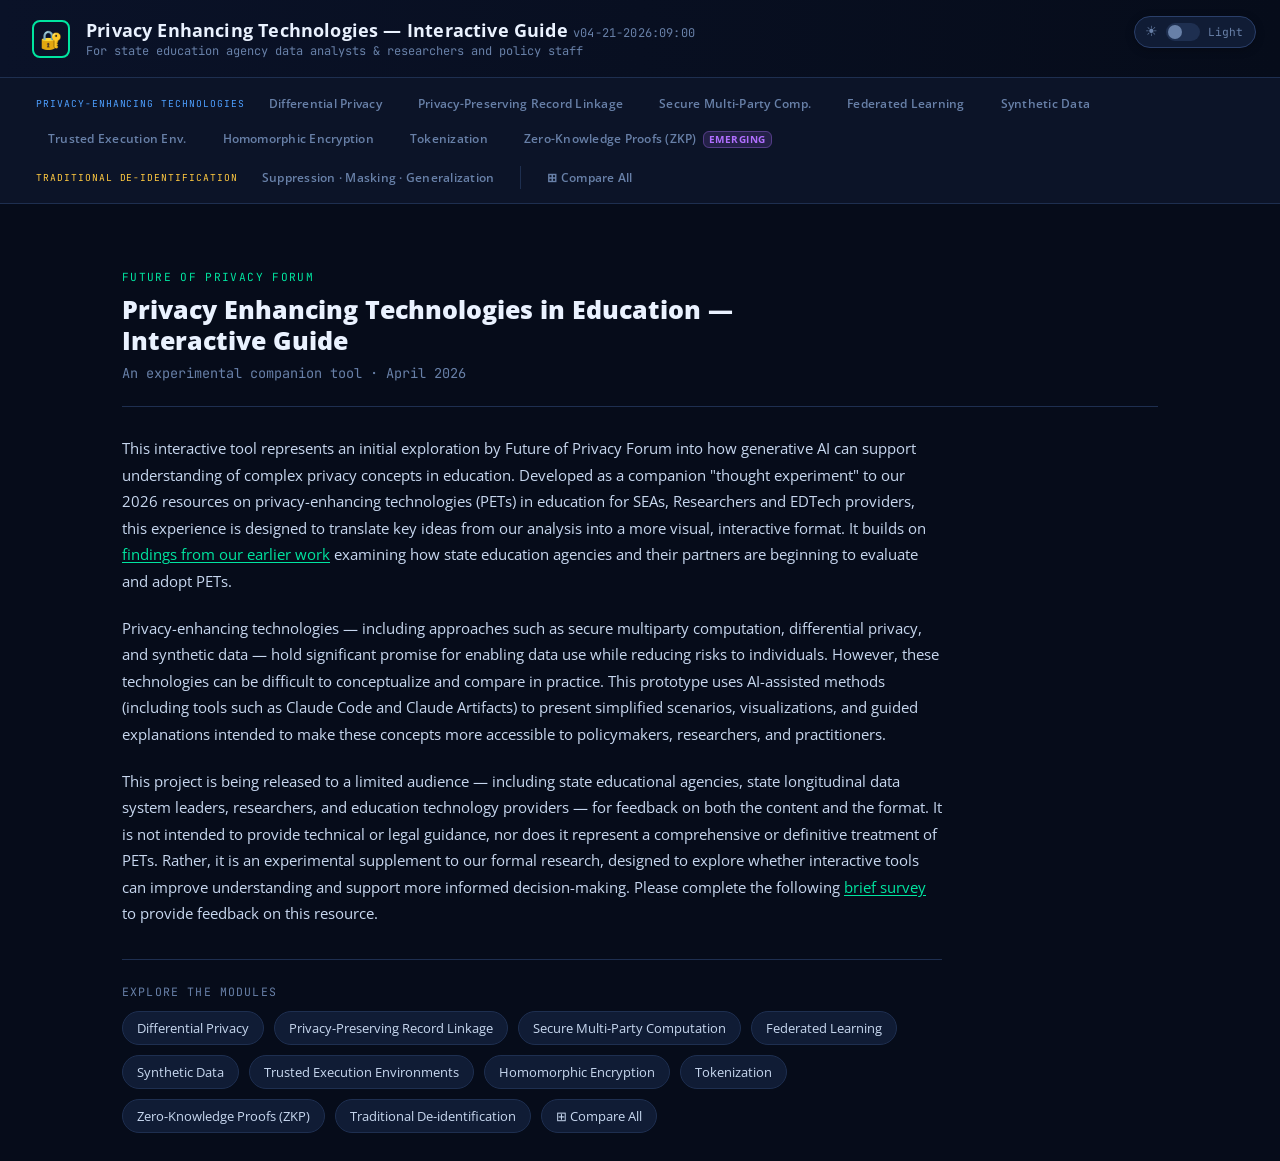
==== pets/index.html @ 9daf373f "Set root redirect" ====
<!DOCTYPE html>
<html lang="en">
<head>
  <meta charset="UTF-8">
  <meta name="viewport" content="width=device-width, initial-scale=1.0">
  <meta http-equiv="Cache-Control" content="no-cache, no-store, must-revalidate">
  <meta http-equiv="Pragma" content="no-cache">
  <meta http-equiv="Expires" content="0">
  <title>Privacy Enhancing Technologies — Interactive Guide</title>

  <!--
    ┌─────────────────────────────────────────────────────────────────────┐
    │  FILE LOADING ORDER — do not reorder these tags                     │
    │                                                                     │
    │  1. Google Fonts (display + mono typefaces)                         │
    │  2. styles.css  — all layout and visual styles                      │
    │  3. d3 v7       — charting library used by DP, FL modules           │
    │  4. content.js  — TIPS and CONTENT globals (must precede app.js)   │
    │  5. app.js      — simulation logic (reads TIPS/CONTENT at runtime)  │
    └─────────────────────────────────────────────────────────────────────┘
  -->

  <!-- 1. Fonts -->
  <link rel="preconnect" href="https://fonts.googleapis.com">
  <link rel="preconnect" href="https://fonts.gstatic.com" crossorigin>
  <link href="https://fonts.googleapis.com/css2?family=Open+Sans:wght@400;600;700;800&family=JetBrains+Mono:wght@300;400;500;600&display=swap" rel="stylesheet">

  <!-- 2. Styles -->
  <link rel="stylesheet" href="styles.css?v=04-21-2026:09:00">
</head>
<body>

  <!-- ── Floating tooltip panel ──────────────────────────────────────────────
       Positioned by app.js showTooltip(). Hidden by default via CSS opacity:0.
       The ✕ close button appears only when the tooltip is pinned (click-locked).
  ──────────────────────────────────────────────────────────────────────────── -->
  <div id="tt" role="tooltip" aria-live="polite">
    <div id="tt-term"></div>
    <div id="tt-body"></div>
    <button id="tt-close" onclick="hideTooltip(true)">✕</button>
  </div>

  <!-- ── App shell ───────────────────────────────────────────────────────────
       .app is a flex column filling the full viewport height.
       header → nav → main (flex:1) stacks top-to-bottom.
  ──────────────────────────────────────────────────────────────────────────── -->
  <div class="app">

    <!-- Site header — logo + title are a single home button (click → about page) -->
    <header>
      <button class="header-home" onclick="showModule('about')" title="Return to About" aria-label="Go to About page">
        <div class="logo-mark">🔐</div>
        <div>
          <h1>Privacy Enhancing Technologies — Interactive Guide
            <span style="font-weight:400;font-size:0.75rem;color:var(--text-dim);font-family:var(--font-mono)">
              v04-21-2026:09:00
            </span>
          </h1>
          <p>For state education agency data analysts &amp; researchers and policy staff</p>
        </div>
      </button>
    </header>

    <!-- Module navigation bar
         Button order here must match the `idx` array in showModule() in app.js.
         To add a new module: add a button here AND register it in the modules
         object at the bottom of app.js.
    -->
    <nav id="main-nav">
      <span class="nav-group-label" style="color:var(--blue)">Privacy-Enhancing Technologies</span>

      <button class="nav-btn active" onclick="showModule('dp')">Differential Privacy</button>
      <button class="nav-btn" onclick="showModule('pprl')">Privacy-Preserving Record Linkage</button>
      <button class="nav-btn" onclick="showModule('mpc')">Secure Multi-Party Comp.</button>
      <button class="nav-btn" onclick="showModule('fl')">Federated Learning</button>
      <button class="nav-btn" onclick="showModule('synth')">Synthetic Data</button>
      <button class="nav-btn" onclick="showModule('tee')">Trusted Execution Env.</button>
      <button class="nav-btn" onclick="showModule('he')">Homomorphic Encryption</button>
      <button class="nav-btn" onclick="showModule('tok')">Tokenization</button>
      <button class="nav-btn" onclick="showModule('zkp')">Zero-Knowledge Proofs (ZKP) <span style="font-size:0.6rem;font-weight:700;letter-spacing:0.05em;padding:1px 5px;border-radius:6px;background:rgba(176,111,255,0.15);color:var(--purple);border:1px solid rgba(176,111,255,0.35);vertical-align:middle;margin-left:3px">EMERGING</span></button>

      <span style="flex-basis:100%;height:0"></span>
      <span class="nav-group-label" style="color:var(--amber)">Traditional De-identification</span>
      <button class="nav-btn trad-btn" onclick="showModule('trad')">Suppression · Masking · Generalization</button>

      <span class="nav-divider"></span>
      <button class="nav-btn compare-btn" onclick="showModule('compare')">⊞ Compare All</button>
    </nav>

    <!-- Main content area — render functions inject HTML here via innerHTML -->
    <main>
      <div id="module-content"></div>
    </main>

  </div><!-- /.app -->

  <!-- ── Theme toggle — fixed top-right ─────────────────────────────────────────
       Clicking toggles class "light-mode" on <body>. State is persisted to
       localStorage so the preference survives page reloads.
  ──────────────────────────────────────────────────────────────────────────── -->
  <button id="theme-toggle" onclick="toggleTheme()" title="Toggle light / dark mode" aria-label="Toggle light/dark mode">
    <span class="toggle-icon" id="theme-icon">☀</span>
    <div class="toggle-track"><div class="toggle-knob"></div></div>
    <span id="theme-label">Light</span>
  </button>

  <!-- 3. D3 v7 — loaded from local file (d3.min.js in the same directory).
       Used only by the Differential Privacy (bar chart) and Federated Learning
       (network diagram) modules. If those modules fail to render, confirm that
       d3.min.js is present alongside index.html. A CDN fallback is not configured. -->
  <script src="./d3.min.js"></script>

  <!-- 4. Content — TIPS and CONTENT globals (must load before app.js) -->
  <script src="content.js?v=04-21-2026:09:00"></script>

  <!-- 5. App logic — simulation, render functions, interactivity -->
  <script src="app.js?v=04-21-2026:09:00"></script>

</body>
</html>
---- pets/styles.css ----
/* =============================================================================
   Privacy Enhancing Technologies — Interactive Guide
   styles.css

   All visual styles for the PETs simulation. Organised into:
     1.  Custom properties (design tokens)
     2.  Reset & base
     3.  Layout — app shell, header, nav, main
     4.  Module header & use-case callout
     5.  Panels
     6.  Tradeoff chips
     7.  Grid helpers
     8.  Buttons
     9.  Slider
     10. Badge pills
     11. Data table
     12. Keyframe animations
     13. Module-specific — DP
     14. Module-specific — PPRL
     15. Module-specific — MPC
     16. Module-specific — Federated Learning
     17. Module-specific — Synthetic Data
     18. Module-specific — TEE
     19. Module-specific — Comparison table
     20. Step walkthrough list
     21. Module transition
     22. Tooltip system
   ============================================================================= */


/* ─────────────────────────────────────────────────────────────────────────────
   1. Custom properties (design tokens)
   ───────────────────────────────────────────────────────────────────────────── */
:root {
  /* Background layers */
  --bg:       #060c1a;
  --panel:    #0c1428;
  --panel2:   #101c35;

  /* Border shades */
  --border:   #1e2f50;
  --border2:  #2a3f6a;

  /* Brand colours */
  --mint:      #00e5a0;   /* primary accent — used for "good" / "low risk" */
  --mint-dim:  #00a06e;
  --coral:     #ff3d5a;   /* warning accent — used for "high risk" / danger */
  --coral-dim: #9b1f31;
  --amber:     #ffc940;   /* caution accent — used for "medium" values */
  --blue:      #4d9fff;   /* informational accent */
  --blue-dim:  #2a5c99;
  --purple:    #b06fff;   /* emerging/advanced accent — matches trad-module nav colour */

  /* Text hierarchy */
  --text:        #c8d8f0;   /* body copy */
  --text-dim:    #6880a8;   /* secondary / labels */
  --text-bright: #eaf2ff;   /* headings / emphasis */

  /* Typography */
  --font-display: 'Open Sans', sans-serif;
  --font-mono:    'JetBrains Mono', monospace;
}


/* ─────────────────────────────────────────────────────────────────────────────
   2. Reset & base
   ───────────────────────────────────────────────────────────────────────────── */
* { box-sizing: border-box; margin: 0; padding: 0; }
html { height: 100%; }
body {
  min-height: 100%;
  background: var(--bg);
  color: var(--text);
  font-family: var(--font-display);
}


/* ─────────────────────────────────────────────────────────────────────────────
   3. Layout — app shell, header, nav, main
   ───────────────────────────────────────────────────────────────────────────── */
.app { display: flex; flex-direction: column; min-height: 100vh; }

header {
  border-bottom: 1px solid var(--border);
  padding: 18px 32px;
  display: flex; align-items: center; gap: 16px;
  background: linear-gradient(90deg, #0a1228 0%, #060c1a 100%);
}

/* Small branded square in the top-left corner */
.logo-mark {
  width: 38px; height: 38px;
  border: 2px solid var(--mint);
  border-radius: 8px;
  display: flex; align-items: center; justify-content: center;
  font-size: 18px; color: var(--mint); flex-shrink: 0;
}

/* Logo + title home button — resets button chrome, inherits flex layout */
.header-home {
  display: inline-flex; align-items: center; gap: 16px;
  appearance: none; -webkit-appearance: none;
  background: none; border: none; padding: 0; margin: 0;
  cursor: pointer; text-align: left; color: inherit;
  font: inherit; line-height: inherit;
  border-radius: 6px;
  transition: opacity 0.15s;
}
.header-home:hover { opacity: 0.8; }
.header-home:hover h1 { text-decoration: underline; text-underline-offset: 3px; }

header h1 {
  font-size: 1.1rem; font-weight: 700;
  color: var(--text-bright); letter-spacing: 0.01em;
}
header p {
  font-size: 0.75rem; color: var(--text-dim);
  font-family: var(--font-mono); margin-top: 1px;
}

/* ── About page ─────────────────────────────────────────────────────────────── */
.about-hero {
  padding: 32px 0 24px;
  border-bottom: 1px solid var(--border);
  margin-bottom: 28px;
}
.about-hero .about-eyebrow {
  display: inline-block;
  font-family: var(--font-mono);
  font-size: 0.7rem;
  letter-spacing: 0.12em;
  text-transform: uppercase;
  color: var(--mint);
  margin-bottom: 10px;
}
.about-hero h2 {
  font-size: 1.55rem;
  font-weight: 800;
  color: var(--text-bright);
  line-height: 1.25;
  max-width: 720px;
  margin-bottom: 8px;
}
.about-hero .about-subtitle {
  font-size: 0.85rem;
  color: var(--text-dim);
  font-family: var(--font-mono);
}
.about-body {
  max-width: 820px;
}
.about-body p {
  font-size: 0.95rem;
  line-height: 1.75;
  color: var(--text);
  margin-bottom: 20px;
}
.about-body p a {
  color: var(--mint);
  text-decoration: underline;
  text-underline-offset: 2px;
}
.about-body p a:hover { opacity: 0.8; }
.about-disclaimer {
  margin-top: 8px;
  padding: 14px 18px;
  background: rgba(77,159,255,0.06);
  border-left: 3px solid var(--blue);
  border-radius: 0 6px 6px 0;
  font-size: 0.82rem;
  color: var(--text-dim);
  line-height: 1.65;
}
.about-disclaimer strong { color: var(--blue); }
.about-explore {
  display: flex; flex-wrap: wrap; gap: 10px;
  margin-top: 32px; padding-top: 24px;
  border-top: 1px solid var(--border);
}
.about-explore-label {
  width: 100%;
  font-size: 0.72rem;
  font-family: var(--font-mono);
  letter-spacing: 0.1em;
  text-transform: uppercase;
  color: var(--text-dim);
  margin-bottom: 2px;
}
.about-chip {
  display: inline-flex; align-items: center; gap: 6px;
  padding: 7px 14px;
  background: var(--panel2);
  border: 1px solid var(--border);
  border-radius: 20px;
  font-size: 0.8rem;
  color: var(--text);
  cursor: pointer;
  transition: border-color 0.15s, color 0.15s;
  font-family: var(--font-display);
}
.about-chip:hover {
  border-color: var(--mint);
  color: var(--mint);
}

/* Module navigation bar */
nav {
  display: flex; gap: 4px; padding: 10px 32px;
  border-bottom: 1px solid var(--border);
  flex-wrap: wrap; flex-shrink: 0;
  background: var(--panel);
  row-gap: 4px;
}

.nav-btn {
  padding: 7px 16px; border-radius: 6px; border: none; cursor: pointer;
  font-family: var(--font-display); font-size: 0.78rem; font-weight: 600;
  color: var(--text-dim); background: transparent; white-space: nowrap;
  transition: all 0.2s; letter-spacing: 0.02em;
}
.nav-btn:hover       { color: var(--text); background: var(--panel2); }
.nav-btn.active      { color: var(--bg); background: var(--mint); }

/* Special active colours for the two supplementary nav items */
.nav-btn.compare-btn.active { background: var(--amber); color: var(--bg); }
.nav-btn.trad-btn.active    { background: #b06fff; color: var(--bg); }

/* "PETs" / "More" section label between nav groups */
.nav-group-label {
  display: flex; align-items: center;
  font-size: 0.6rem; font-family: var(--font-mono);
  color: var(--text-dim); text-transform: uppercase; letter-spacing: 0.1em;
  white-space: nowrap; padding: 0 4px; flex-shrink: 0;
}

/* Thin vertical rule separating nav groups */
.nav-divider { width: 1px; background: var(--border); margin: 4px 6px; flex-shrink: 0; }

/* Centred, width-capped content area */
main {
  flex: 1; padding: 28px 32px;
  max-width: 1100px; margin: 0 auto; width: 100%;
}


/* ─────────────────────────────────────────────────────────────────────────────
   4. Module header & use-case callout
   ───────────────────────────────────────────────────────────────────────────── */
.module-header { margin-bottom: 24px; }

/* Coloured "Module N of 8" pill */
.module-tag {
  display: inline-block; font-family: var(--font-mono); font-size: 0.65rem;
  padding: 3px 10px; border-radius: 4px; margin-bottom: 10px;
  letter-spacing: 0.08em; text-transform: uppercase;
}

.module-title {
  font-size: 2rem; font-weight: 800; /* Open Sans ExtraBold */
  color: var(--text-bright); line-height: 1.1;
}

.module-def {
  margin-top: 10px; font-size: 0.92rem;
  color: var(--text); line-height: 1.65;
}

/* Blue left-border callout showing a concrete education use case */
.use-case {
  margin-top: 12px; padding: 10px 14px;
  border-left: 3px solid var(--blue);
  background: rgba(77,159,255,0.06);
  border-radius: 0 6px 6px 0;
  font-size: 0.82rem; color: var(--text-dim);
  font-family: var(--font-mono);
}
.use-case strong { color: var(--blue); font-weight: 500; }


/* ─────────────────────────────────────────────────────────────────────────────
   5. Panels — generic card container
   ───────────────────────────────────────────────────────────────────────────── */
.panel {
  background: var(--panel); border: 1px solid var(--border);
  border-radius: 10px; padding: 20px;
}

/* Small all-caps label used as a panel heading */
.panel-title {
  font-size: 0.72rem; font-weight: 700;
  color: var(--text-dim); letter-spacing: 0.08em;
  text-transform: uppercase; margin-bottom: 14px;
  font-family: var(--font-mono);
}


/* ─────────────────────────────────────────────────────────────────────────────
   6. Tradeoff chips
   Each chip shows a single privacy/utility dimension. Colour indicates severity:
     val-low  = green  (favourable)
     val-med  = amber  (neutral / moderate)
     val-high = red    (unfavourable / costly)
   ───────────────────────────────────────────────────────────────────────────── */
.tradeoffs {
  display: flex; gap: 12px; margin-top: 20px; flex-wrap: wrap;
}
.tradeoff {
  flex: 1; min-width: 160px; padding: 12px 14px;
  background: var(--panel); border: 1px solid var(--border); border-radius: 8px;
}
.tradeoff-label {
  font-size: 0.65rem; font-family: var(--font-mono);
  color: var(--text-dim); text-transform: uppercase;
  letter-spacing: 0.06em; margin-bottom: 4px;
}
.tradeoff-val { font-size: 0.88rem; font-weight: 600; }
.val-high { color: var(--coral); }   /* high complexity / high risk   */
.val-med  { color: var(--amber); }   /* medium                        */
.val-low  { color: var(--mint);  }   /* low complexity / low risk     */


/* ─────────────────────────────────────────────────────────────────────────────
   7. Grid helpers
   ───────────────────────────────────────────────────────────────────────────── */
.two-col   { display: grid; grid-template-columns: 1fr 1fr;       gap: 16px; }
.three-col { display: grid; grid-template-columns: 1fr 1fr 1fr;   gap: 14px; }


/* ─────────────────────────────────────────────────────────────────────────────
   8. Buttons
   ───────────────────────────────────────────────────────────────────────────── */
.btn {
  padding: 9px 20px; border-radius: 7px; border: none; cursor: pointer;
  font-family: var(--font-display); font-weight: 700; font-size: 0.82rem;
  letter-spacing: 0.03em; transition: all 0.18s;
}
.btn-mint    { background: var(--mint); color: var(--bg); }
.btn-mint:hover { background: #00ffb0; }
.btn-coral   { background: var(--coral); color: white; }
.btn-outline {
  background: transparent; color: var(--text);
  border: 1px solid var(--border2);
}
.btn-outline:hover { border-color: var(--mint); color: var(--mint); }


/* ─────────────────────────────────────────────────────────────────────────────
   9. Slider (epsilon / probability controls)
   ───────────────────────────────────────────────────────────────────────────── */
.slider-wrap { display: flex; flex-direction: column; gap: 6px; }
.slider-wrap label {
  font-size: 0.75rem; color: var(--text-dim); font-family: var(--font-mono);
}

input[type=range] {
  -webkit-appearance: none;
  width: 100%; height: 4px;
  background: var(--border2); border-radius: 2px; outline: none;
}
input[type=range]::-webkit-slider-thumb {
  -webkit-appearance: none;
  width: 16px; height: 16px;
  background: var(--mint); border-radius: 50%; cursor: pointer;
}


/* ─────────────────────────────────────────────────────────────────────────────
   10. Badge pills — small status indicators
   ───────────────────────────────────────────────────────────────────────────── */
.badge {
  display: inline-block; padding: 2px 8px; border-radius: 4px;
  font-size: 0.65rem; font-family: var(--font-mono); font-weight: 500;
  letter-spacing: 0.04em;
}
.badge-red   { background: rgba(255,61,90,0.15);   color: var(--coral); border: 1px solid rgba(255,61,90,0.3); }
.badge-green { background: rgba(0,229,160,0.12);   color: var(--mint);  border: 1px solid rgba(0,229,160,0.25); }
.badge-amber { background: rgba(255,201,64,0.12);  color: var(--amber); border: 1px solid rgba(255,201,64,0.25); }
.badge-blue  { background: rgba(77,159,255,0.12);  color: var(--blue);  border: 1px solid rgba(77,159,255,0.25); }


/* ─────────────────────────────────────────────────────────────────────────────
   11. Data table
   ───────────────────────────────────────────────────────────────────────────── */
.data-table {
  width: 100%; border-collapse: collapse;
  font-family: var(--font-mono); font-size: 0.75rem;
}
.data-table th {
  padding: 7px 10px; text-align: left;
  color: var(--text-dim); border-bottom: 1px solid var(--border); font-weight: 500;
}
.data-table td {
  padding: 6px 10px;
  border-bottom: 1px solid rgba(30,47,80,0.5);
}
.data-table tr:hover td { background: rgba(255,255,255,0.02); }


/* ─────────────────────────────────────────────────────────────────────────────
   12. Keyframe animations
   ───────────────────────────────────────────────────────────────────────────── */

/* Gentle opacity pulse — used on TEE vault while processing */
@keyframes pulse    { 0%,100%{opacity:1} 50%{opacity:0.5} }

/* Slide up from slight offset — used on module entry */
@keyframes slideIn  { from{opacity:0;transform:translateY(12px)} to{opacity:1;transform:none} }

/* Horizontal shimmer sweep — available for loading states */
@keyframes shimmer  { 0%{background-position:-200% 0} 100%{background-position:200% 0} }

/* Float up from below — available for secondary entrance */
@keyframes floatUp  { from{opacity:0;transform:translateY(20px)} to{opacity:1;transform:none} }

/* Convenience class to trigger slideIn on any element */
.animate-in { animation: slideIn 0.35s ease forwards; }


/* ─────────────────────────────────────────────────────────────────────────────
   13. Module-specific — Differential Privacy
   ───────────────────────────────────────────────────────────────────────────── */

/* SVG bar chart rendered by D3 inside this element */
#dp-bars { width: 100%; height: 220px; }

/* Large ε value display in the control panel */
.epsilon-display {
  font-family: var(--font-mono); font-size: 1.4rem;
  font-weight: 600; color: var(--mint);
}

/* Rows in the DP stats panel (e.g. avg absolute error, privacy guarantee) */
.stat-row {
  display: flex; justify-content: space-between; align-items: center;
  padding: 8px 0; border-bottom: 1px solid var(--border);
}
.stat-label { font-size: 0.75rem; color: var(--text-dim); font-family: var(--font-mono); }
.stat-val   { font-family: var(--font-mono); font-size: 0.85rem; font-weight: 500; }


/* ─────────────────────────────────────────────────────────────────────────────
   14. Module-specific — PPRL (Privacy-Preserving Record Linkage)
   ───────────────────────────────────────────────────────────────────────────── */

/* 3-column grid: Agency A | divider | Agency B */
.pprl-arena {
  display: grid; grid-template-columns: 1fr 60px 1fr;
  gap: 0; align-items: start; margin-top: 4px;
}

/* Vertical red divider between the two agencies */
.pprl-divider {
  display: flex; flex-direction: column; align-items: center;
  justify-content: flex-start; padding-top: 36px;
  color: var(--coral); font-size: 1.2rem;
}
.pprl-divider span {
  width: 2px; flex: 1;
  background: linear-gradient(to bottom, var(--coral-dim), transparent);
  margin-top: 6px;
}

/* Individual record row in either agency panel */
.record-row {
  display: flex; align-items: center; gap: 8px; margin-bottom: 6px;
  padding: 6px 8px; border-radius: 6px; border: 1px solid transparent;
  transition: all 0.3s; font-size: 0.75rem; font-family: var(--font-mono);
}
/* Green highlight when a match is found across agencies */
.record-row.matched {
  border-color: var(--mint) !important;
  background: rgba(0,229,160,0.08) !important;
}

.record-name  { color: var(--coral); font-weight: 500; min-width: 90px; }
.record-dob   { color: var(--text-dim); font-size: 0.7rem; }

/* Bloom-filter hash — hidden until the encode step animates it visible */
.record-hash {
  color: var(--text-dim); font-size: 0.65rem;
  overflow: hidden; text-overflow: ellipsis; white-space: nowrap;
  max-width: 120px; opacity: 0; transition: opacity 0.4s;
}
.record-hash.visible { opacity: 1; color: var(--mint); }

/* Wrapper needed for absolutely-positioned SVG match-line overlay */
.pprl-outer  { position: relative; }
svg.pprl-svg {
  position: absolute; top: 0; left: 0;
  width: 100%; height: 100%; pointer-events: none;
}


/* ─────────────────────────────────────────────────────────────────────────────
   15. Module-specific — MPC (Secure Multi-Party Computation)
   ───────────────────────────────────────────────────────────────────────────── */

/* Three school cards side-by-side */
.mpc-schools {
  display: grid; grid-template-columns: repeat(3, 1fr);
  gap: 14px; margin-bottom: 14px;
}
.school-card {
  background: var(--panel); border: 1px solid var(--border);
  border-radius: 10px; padding: 16px; text-align: center;
}
.school-card .school-name {
  font-size: 0.7rem; font-weight: 700; color: var(--text-dim);
  text-transform: uppercase; letter-spacing: 0.06em;
  font-family: var(--font-mono); margin-bottom: 8px;
}

/* Score value: shown as ??? until the MPC reveal step */
.school-score {
  font-size: 2.2rem; font-weight: 800;
  font-family: var(--font-mono); color: var(--coral);
  transition: all 0.5s;
}
.school-score.revealed { color: var(--mint); }
.school-score.hidden-score::after { content: '???'; }

/* Central result box showing the computed aggregate */
.mpc-center {
  background: var(--panel2); border: 1px dashed var(--border2);
  border-radius: 10px; padding: 16px; text-align: center; margin-bottom: 14px;
}
.mpc-result {
  font-size: 2rem; font-weight: 800;
  color: var(--amber); font-family: var(--font-mono);
  min-height: 48px; transition: all 0.5s;
}

/* Secret-share chips that animate in during the MPC simulation */
.share-flow {
  display: flex; gap: 6px; justify-content: center;
  flex-wrap: wrap; margin: 8px 0; min-height: 28px;
}
.share-chip {
  padding: 3px 8px; border-radius: 4px;
  font-family: var(--font-mono); font-size: 0.72rem;
  border: 1px solid; opacity: 0; transition: opacity 0.3s;
}
.share-chip.show { opacity: 1; }


/* ─────────────────────────────────────────────────────────────────────────────
   16. Module-specific — Federated Learning
   ───────────────────────────────────────────────────────────────────────────── */

/* D3 network diagram canvas */
#fl-canvas { width: 100%; height: 260px; }

/* Colour key beneath the network diagram */
.fl-legend { display: flex; gap: 16px; flex-wrap: wrap; margin-top: 8px; }
.fl-legend-item {
  display: flex; align-items: center; gap: 6px;
  font-size: 0.72rem; color: var(--text-dim); font-family: var(--font-mono);
}
.fl-legend-dot { width: 10px; height: 10px; border-radius: 50%; }


/* ─────────────────────────────────────────────────────────────────────────────
   17. Module-specific — Synthetic Data
   ───────────────────────────────────────────────────────────────────────────── */

/* Real vs Synthetic toggle switch */
.synth-toggle {
  display: flex; background: var(--panel2); border-radius: 8px;
  border: 1px solid var(--border); overflow: hidden;
  margin-bottom: 12px; width: fit-content;
}
.toggle-opt {
  padding: 8px 18px; font-size: 0.78rem; font-weight: 600;
  cursor: pointer; transition: all 0.2s; color: var(--text-dim);
}
.toggle-opt.active { background: var(--mint); color: var(--bg); }

/* Tab / phase-stepper button — used in Synthetic Data module */
.btn-tab {
  padding: 7px 14px; border-radius: 6px; border: 1px solid var(--border2);
  cursor: pointer; font-family: var(--font-display); font-size: 0.78rem; font-weight: 600;
  color: var(--text-dim); background: transparent; white-space: nowrap;
  transition: all 0.2s;
}
.btn-tab:hover  { color: var(--text); border-color: var(--mint); }
.btn-tab.active { background: var(--mint); color: var(--bg); border-color: var(--mint); }

/* ── DP Synthetic panel ────────────────────────────────────────────────────────
   All backgrounds use rgba tints of existing palette tokens so they adapt to
   both dark and light mode without separate overrides.
   ─────────────────────────────────────────────────────────────────────────── */

/* Stage rows inside each pipeline column */
.dp-stage       { padding: 10px 12px; border-bottom: 1px solid var(--border); font-size: .78rem; line-height: 1.5; display: flex; flex-direction: column; gap: 4px; transition: background .3s; }
.dp-stage:last-child { border-bottom: none; }
.dp-stage-num   { display: inline-flex; align-items: center; justify-content: center; width: 18px; height: 18px; border-radius: 50%; font-size: .65rem; font-weight: 700; margin-right: 6px; flex-shrink: 0; }

/* Plain (unprotected) pipeline */
.dp-pipe-plain-wrap   { border: 1px solid var(--border2); border-radius: 8px; overflow: hidden; }
.dp-pipe-plain-header { background: var(--panel2); color: var(--text-dim); padding: 9px 13px; font-size: .78rem; font-weight: 700; }
.dp-stage-num-plain   { background: var(--border2); color: var(--text-dim); }

/* DP (protected) pipeline */
.dp-pipe-dp-wrap   { border: 2px solid var(--mint); border-radius: 8px; overflow: hidden; }
.dp-pipe-dp-header { background: rgba(0,229,160,0.07); color: var(--mint); padding: 9px 13px; font-size: .78rem; font-weight: 700; }
.dp-stage-num-dp   { background: rgba(0,229,160,0.12); color: var(--mint); }

/* Record tiles */
.dp-recs { display: flex; flex-wrap: wrap; gap: 4px; margin-top: 6px; }
.dp-rec  { width: 22px; height: 22px; border-radius: 4px; font-size: .6rem; display: flex; align-items: center; justify-content: center; font-weight: 700; }
.dp-rec-real      { background: rgba(77,159,255,0.10);  border: 1px solid var(--blue);  color: var(--blue); }
.dp-rec-outlier   { background: rgba(255,61,90,0.14);   border: 2px solid var(--coral); color: var(--coral); }
.dp-rec-synth     { background: rgba(0,229,160,0.10);   border: 1px solid var(--mint);  color: var(--mint); }
.dp-rec-leaked    { background: rgba(255,61,90,0.20);   border: 2px solid var(--coral); color: var(--coral); transform: scale(1.1); }
.dp-rec-synth-dp  { background: rgba(0,229,160,0.07);   border: 1px dashed var(--mint); color: var(--mint); }
.dp-rec-protected { background: rgba(0,229,160,0.04);   border: 1px dashed var(--mint); color: var(--mint); opacity: .55; }

/* Attack result boxes */
.dp-attack-fail { background: rgba(255,61,90,0.10);  color: var(--coral); border: 1px solid var(--coral); border-radius: 6px; padding: 9px 12px; font-size: .76rem; font-weight: 600; margin-top: 8px; }
.dp-attack-pass { background: rgba(0,229,160,0.07);  color: var(--mint);  border: 1px solid var(--mint);  border-radius: 6px; padding: 9px 12px; font-size: .76rem; font-weight: 600; margin-top: 8px; }

/* Training badges */
.dp-badge       { display: inline-block; padding: 1px 7px; border-radius: 8px; font-size: .63rem; font-weight: 700; margin-left: 6px; }
.dp-badge-amber { background: rgba(255,201,64,0.12);  color: var(--amber); border: 1px solid var(--amber); }
.dp-badge-green { background: rgba(0,229,160,0.10);   color: var(--mint);  border: 1px solid var(--mint); }

/* Epsilon slider and value display */
.dp-eps-slider {
  -webkit-appearance: none; width: 100%; height: 6px; border-radius: 3px; outline: none; cursor: pointer;
  background: linear-gradient(90deg, var(--mint), var(--amber), var(--coral));
}
.dp-eps-val { font-family: monospace; font-size: .85rem; color: var(--mint); font-weight: 700; }

/* Epsilon interpretation box — base + three state modifiers */
.dp-eps-interp          { margin-top: 6px; font-size: .71rem; padding: 7px 10px; border-radius: 6px; border-left: 2px solid var(--mint); background: rgba(0,229,160,0.05); }
.dp-eps-interp-strict   { border-color: var(--mint)  !important; background: rgba(0,229,160,0.05)  !important; }
.dp-eps-interp-moderate { border-color: var(--amber) !important; background: rgba(255,201,64,0.05) !important; }
.dp-eps-interp-loose    { border-color: var(--coral) !important; background: rgba(255,61,90,0.05)  !important; }

/* Advanced panel chrome */
.dp-panel-advanced { border-color: var(--purple) !important; margin-top: 20px; }
.dp-panel-advanced .panel-title { color: var(--purple); margin-bottom: 0; }
.dp-emerging-badge { background: rgba(176,111,255,0.12); color: var(--purple); border: 1px solid var(--purple); border-radius: 10px; padding: 1px 8px; font-size: .65rem; font-weight: 700; }
.dp-insight { background: var(--panel2); border-left: 3px solid var(--purple); border-radius: 0 6px 6px 0; padding: 12px 15px; font-size: .79rem; color: var(--text-dim); line-height: 1.6; }


/* ─────────────────────────────────────────────────────────────────────────────
   18. Module-specific — Trusted Execution Environments (TEE)
   ───────────────────────────────────────────────────────────────────────────── */

/* 3-column diagram: Outside (red) | Enclave (amber) | Outside (green) */
.tee-diagram {
  display: grid; grid-template-columns: 1fr 180px 1fr;
  gap: 0; align-items: stretch; min-height: 200px;
}

/* Left side — data source, untrusted zone */
.tee-outside {
  background: rgba(255,61,90,0.05); border: 1px solid rgba(255,61,90,0.2);
  border-radius: 10px 0 0 10px; padding: 16px;
}

/* Middle — the secure hardware enclave */
.tee-enclave {
  background: rgba(0,0,0,0.4);
  border-top: 1px solid var(--amber); border-bottom: 1px solid var(--amber);
  display: flex; flex-direction: column; align-items: center;
  justify-content: center; padding: 12px;
  position: relative; overflow: hidden;
}
/* Diagonal hatching pattern to visually indicate the enclave boundary */
.tee-enclave::before {
  content: ''; position: absolute; inset: 0;
  background: repeating-linear-gradient(
    45deg,
    rgba(255,201,64,0.03) 0px, rgba(255,201,64,0.03) 1px,
    transparent 1px, transparent 8px
  );
}

/* Right side — approved output zone */
.tee-outside-right {
  background: rgba(0,229,160,0.05); border: 1px solid rgba(0,229,160,0.2);
  border-radius: 0 10px 10px 0; padding: 16px;
}

/* Section label inside a TEE column */
.tee-label {
  font-size: 0.65rem; font-family: var(--font-mono); font-weight: 700;
  text-transform: uppercase; letter-spacing: 0.08em; margin-bottom: 10px;
}

/* Individual data record items flowing through the diagram */
.data-packet {
  display: flex; align-items: center; gap: 6px; margin-bottom: 6px;
  padding: 5px 8px; border-radius: 5px; font-size: 0.72rem;
  font-family: var(--font-mono); transition: all 0.4s;
}
/* Three packet states: plaintext → encrypted → result */
.packet-plain  { background: rgba(255,61,90,0.1);   border: 1px solid rgba(255,61,90,0.25);   color: var(--coral); }
.packet-enc    { background: rgba(255,201,64,0.1);  border: 1px solid rgba(255,201,64,0.25);  color: var(--amber); }
.packet-result { background: rgba(0,229,160,0.1);   border: 1px solid rgba(0,229,160,0.25);   color: var(--mint);  }

.lock-icon { font-size: 0.9rem; }

/* Hardware vault icon in the enclave */
.tee-vault {
  width: 70px; height: 70px; border: 2px solid var(--amber);
  border-radius: 12px; display: flex; align-items: center;
  justify-content: center; font-size: 2rem; position: relative;
  background: rgba(0,0,0,0.5);
}
/* Pulsing animation while the enclave is running a computation */
.tee-vault.processing { animation: pulse 0.8s ease infinite; border-color: var(--mint); }

/* Animated directional arrow between diagram columns */
.flow-arrow {
  display: flex; align-items: center; justify-content: center;
  padding: 6px 0; color: var(--text-dim); font-size: 1.2rem;
  opacity: 0; transition: opacity 0.4s;
}
.flow-arrow.show { opacity: 1; }


/* ─────────────────────────────────────────────────────────────────────────────
   19. Module-specific — Comparison table
   ───────────────────────────────────────────────────────────────────────────── */
.compare-table { width: 100%; border-collapse: collapse; margin-top: 16px; }
.compare-table th {
  padding: 10px 14px; font-size: 0.7rem; font-family: var(--font-mono);
  color: var(--text-dim); text-transform: uppercase; letter-spacing: 0.06em;
  border-bottom: 1px solid var(--border); text-align: left;
}
/* Technique name column header — slightly larger than dimension headers */
.compare-table th:first-child { color: var(--text-bright); font-size: 0.78rem; }

.compare-table td {
  padding: 9px 14px; border-bottom: 1px solid rgba(30,47,80,0.4);
  font-size: 0.78rem; vertical-align: middle;
}
.compare-table tr:hover td { background: rgba(255,255,255,0.02); }
/* Technique name cell — bold, separated from dimension values */
.compare-table td:first-child {
  font-weight: 700; color: var(--text-bright); font-size: 0.8rem;
  border-right: 1px solid var(--border);
}

/* Colour-coded cell values in the comparison table */
.cell-yes     { color: var(--mint);  font-family: var(--font-mono); font-size: 0.75rem; }
.cell-no      { color: var(--coral); font-family: var(--font-mono); font-size: 0.75rem; }
.cell-partial { color: var(--amber); font-family: var(--font-mono); font-size: 0.75rem; }

/* Dot-bar visualisation for implementation complexity */
.complexity-bar { display: flex; gap: 3px; align-items: center; }
.complexity-dot       { width: 8px; height: 8px; border-radius: 50%; background: var(--border2); }
.complexity-dot.filled { background: var(--amber); }


/* ─────────────────────────────────────────────────────────────────────────────
   20. Step walkthrough list
   Animated numbered steps shown during each module's simulation.
   States: default (dim) → active (highlighted) → done (slightly dim)
   ───────────────────────────────────────────────────────────────────────────── */
.step-list { display: flex; flex-direction: column; gap: 6px; margin-top: 10px; }

.step {
  display: flex; align-items: flex-start; gap: 10px; padding: 8px 10px;
  border-radius: 6px; border: 1px solid var(--border);
  font-size: 0.78rem; opacity: 0.4; transition: all 0.4s;
}
.step.active { opacity: 1; background: rgba(0,229,160,0.05); border-color: rgba(0,229,160,0.3); }
.step.done   { opacity: 0.7; }

/* Circular step number badge */
.step-num {
  width: 20px; height: 20px; border-radius: 50%; background: var(--border2);
  display: flex; align-items: center; justify-content: center;
  font-size: 0.65rem; font-family: var(--font-mono);
  flex-shrink: 0; color: var(--text-dim);
}
.step.active .step-num { background: var(--mint);     color: var(--bg);  }
.step.done   .step-num { background: var(--mint-dim); color: white;      }


/* ─────────────────────────────────────────────────────────────────────────────
   21. Module transition
   Wraps all module content; re-triggers slideIn when module changes.
   ───────────────────────────────────────────────────────────────────────────── */
#module-content { animation: slideIn 0.25s ease; }


/* ─────────────────────────────────────────────────────────────────────────────
   22. Tooltip system
   Floating definition panel that appears on hover or click of .tip-lbl elements.
   States: default (hidden) → .show (visible) → .pinned (click-locked, with ✕)
   ───────────────────────────────────────────────────────────────────────────── */
#tt {
  position: fixed; z-index: 9999; pointer-events: none;
  max-width: 300px; min-width: 200px;
  background: #0e1c38; border: 1px solid var(--border2);
  border-radius: 9px; padding: 11px 14px;
  box-shadow: 0 8px 32px rgba(0,0,0,0.6), 0 0 0 1px rgba(0,229,160,0.08);
  opacity: 0; transition: opacity 0.15s ease, transform 0.15s ease;
  transform: translateY(4px);
  font-family: var(--font-display); font-size: 0.76rem; line-height: 1.55;
  color: var(--text); will-change: transform, opacity;
}
#tt.show   { opacity: 1; transform: translateY(0); pointer-events: auto; }

/* Term label at top of tooltip (all-caps monospace) */
#tt-term {
  font-size: 0.65rem; font-family: var(--font-mono); font-weight: 600;
  color: var(--mint); text-transform: uppercase; letter-spacing: 0.07em;
  margin-bottom: 5px;
}

#tt-body { color: var(--text); }

/* Close button — hidden by default, shown only in pinned state */
#tt-close {
  display: none; position: absolute; top: 7px; right: 9px;
  font-size: 0.7rem; color: var(--text-dim); cursor: pointer;
  pointer-events: auto; background: none; border: none;
  padding: 2px 4px; font-family: var(--font-mono);
}

/* Pinned state: user clicked a tooltip to lock it open */
#tt.pinned #tt-close { display: block; }
#tt.pinned { pointer-events: auto; border-color: rgba(0,229,160,0.35); }

/* The inline trigger element that opens a tooltip on hover/click */
.tip-lbl {
  cursor: help; display: inline-flex; align-items: center; gap: 4px;
}
/* Small circular ⓘ icon next to the label text */
.tip-lbl .tip-icon {
  display: inline-flex; align-items: center; justify-content: center;
  width: 13px; height: 13px; border-radius: 50%;
  border: 1px solid var(--border2); color: var(--text-dim);
  font-size: 0.55rem; font-family: var(--font-mono);
  flex-shrink: 0; font-style: normal;
  transition: border-color 0.15s, color 0.15s;
}
.tip-lbl:hover .tip-icon,
.tip-lbl.pinned .tip-icon { border-color: var(--mint); color: var(--mint); }


/* =============================================================================
   23. Module-specific tab active states
   These apply to the DP Global/Local tab switcher and the Traditional
   De-identification sub-technique tab switcher. Defined here rather than
   injected inline so the stylesheet stays the single source of truth.
   ============================================================================= */

/* DP tab switcher — mint accent when active */
.dp-tab-btn.active-dp  { border-color: var(--mint)   !important; color: var(--mint)   !important; }

/* Traditional De-id tab switcher — purple accent when active */
.active-trad           { border-color: #b06fff !important; color: #b06fff !important; }


/* =============================================================================
   24. Dark / Light mode theming
   The default is dark mode (the :root values above).
   When <body> has class "light-mode", these properties override the dark tokens
   with FPF brand colours:
     Primary:   #01B8FC (blue), #231f23 (near-black), #59545b (dark grey)
     Secondary: #CCF1FE (light blue), #FFBD59 (gold), #7ED957 (green)
   ============================================================================= */

body.light-mode {
  /* Background layers */
  --bg:       #f4f9ff;
  --panel:    #ffffff;
  --panel2:   #e8f4fd;

  /* Border shades */
  --border:   #cce4f7;
  --border2:  #99cef0;

  /* Accent colours mapped to FPF brand palette */
  --mint:      #01B8FC;   /* FPF Primary Blue — replaces dark-mode mint */
  --mint-dim:  #0190c8;
  --coral:     #e03050;   /* kept warm-red for "risk" indicators */
  --coral-dim: #f7c5ce;
  --amber:     #FFBD59;   /* FPF Secondary Gold */
  --blue:      #0080cc;   /* deeper blue for info callouts */
  --blue-dim:  #CCF1FE;   /* FPF light blue — used as subtle bg tint */

  /* Text hierarchy */
  --text:        #231f23;   /* FPF near-black */
  --text-dim:    #59545b;   /* FPF dark grey */
  --text-bright: #06080c;   /* near-black for headings */

  /* Override hard-coded dark backgrounds */
  background: var(--bg);
  color: var(--text);
}

/* Header gradient in light mode */
body.light-mode header {
  background: linear-gradient(90deg, #e0f4fe 0%, #f4f9ff 100%);
  border-bottom-color: var(--border);
}

/* Nav panel in light mode */
body.light-mode nav { background: var(--panel); }

/* Active nav button in light mode uses FPF blue */
body.light-mode .nav-btn.active { color: #ffffff; background: var(--mint); }

/* Trad module active button keeps its purple */
body.light-mode .nav-btn.trad-btn.active { background: #8b4fc8; color: #fff; }

/* Tooltip in light mode */
body.light-mode #tt {
  background: #fff;
  border-color: var(--border2);
  box-shadow: 0 8px 24px rgba(0,0,0,0.12), 0 0 0 1px rgba(1,184,252,0.18);
}

/* Panels in light mode */
body.light-mode .panel {
  background: var(--panel);
  border-color: var(--border);
}

/* DP / FL canvas areas need explicit bg in light mode */
body.light-mode canvas,
body.light-mode svg { background: transparent; }


/* =============================================================================
   25. Theme toggle button — fixed in the upper-right corner
   Uses an industry-standard pill/switch pattern with a sun ☀ / moon ☾ icon.
   ============================================================================= */

#theme-toggle {
  position: fixed;
  top: 16px;
  right: 24px;
  z-index: 1000;

  display: flex;
  align-items: center;
  gap: 8px;

  background: var(--panel2);
  border: 1px solid var(--border2);
  border-radius: 999px;
  padding: 6px 12px 6px 10px;
  cursor: pointer;
  font-family: var(--font-mono);
  font-size: 0.7rem;
  color: var(--text-dim);
  transition: background 0.2s, border-color 0.2s, color 0.2s;
  box-shadow: 0 2px 8px rgba(0,0,0,0.25);
  user-select: none;
  white-space: nowrap;
}

#theme-toggle:hover {
  border-color: var(--mint);
  color: var(--mint);
}

/* The sliding pill track */
#theme-toggle .toggle-track {
  position: relative;
  width: 34px;
  height: 18px;
  background: var(--border);
  border-radius: 999px;
  transition: background 0.25s;
  flex-shrink: 0;
}
body.light-mode #theme-toggle .toggle-track {
  background: var(--mint);
}

/* The sliding knob */
#theme-toggle .toggle-knob {
  position: absolute;
  top: 2px;
  left: 2px;
  width: 14px;
  height: 14px;
  background: var(--text-dim);
  border-radius: 50%;
  transition: transform 0.25s, background 0.25s;
}
body.light-mode #theme-toggle .toggle-knob {
  transform: translateX(16px);
  background: #ffffff;
}

/* Icon characters */
#theme-toggle .toggle-icon { font-size: 0.85rem; line-height: 1; }

/* ── ZKP Module ────────────────────────────────────────────────────────────── */

/* Marble analogy */
.zkp-marble-view { display:flex; justify-content:center; gap:24px; margin:16px 0; }
.zkp-marble { width:64px; height:64px; border-radius:50%; box-shadow:inset -10px -10px 20px rgba(0,0,0,.4),0 4px 10px rgba(0,0,0,.3); transition:background .4s,transform .3s; }
.zkp-marble.red    { background:radial-gradient(circle at 35% 35%,#ff6b6b,#c0392b); }
.zkp-marble.green  { background:radial-gradient(circle at 35% 35%,#55efc4,#00b894); }
.zkp-marble.hidden { background:radial-gradient(circle at 35% 35%,rgba(120,120,130,0.7),rgba(55,55,65,0.9)); }
.zkp-marble.swap-anim { transform:scale(1.15); }
.zkp-marble-label { text-align:center; font-size:.7rem; color:var(--text-dim); margin-top:6px; }

/* Confidence bar */
.zkp-conf-wrap { background:var(--panel2); border-radius:6px; height:12px; margin:10px 0; overflow:hidden; }
.zkp-conf-bar  { height:100%; background:linear-gradient(90deg,var(--blue),var(--mint)); border-radius:6px; transition:width .5s ease; width:0%; }
.zkp-conf-row  { display:flex; justify-content:space-between; font-size:.78rem; color:var(--text-dim); }

/* Three-principle grid — hidden until first principle is unlocked */
.zkp-principles { display:none; grid-template-columns:repeat(3,1fr); gap:12px; margin-top:20px; }
.zkp-principles.active { display:grid; }
@media(max-width:600px){ .zkp-principles.active { grid-template-columns:1fr; } }
.zkp-principle { background:var(--panel2); border:1px solid var(--border); border-radius:8px; padding:14px; opacity:0; transform:translateY(12px); transition:all .5s; }
.zkp-principle.revealed { opacity:1; transform:translateY(0); }
.zkp-p-icon  { font-size:1.4rem; margin-bottom:6px; }
.zkp-p-label { font-weight:700; font-size:.82rem; margin-bottom:4px; }
.zkp-p-label.mint   { color:var(--mint); }
.zkp-p-label.blue   { color:var(--blue); }
.zkp-p-label.purple { color:var(--purple); }
.zkp-p-desc  { font-size:.75rem; color:var(--text-dim); line-height:1.4; }

/* Scenario selector */
.zkp-scenario-grid { display:grid; grid-template-columns:repeat(3,1fr); gap:14px; margin-bottom:24px; }
@media(max-width:620px){ .zkp-scenario-grid { grid-template-columns:1fr; } }
.zkp-sc-card { background:var(--panel); border:2px solid var(--border); border-radius:10px; padding:18px; cursor:pointer; transition:all .2s; text-align:left; }
.zkp-sc-card:hover    { border-color:var(--blue); background:var(--panel2); }
.zkp-sc-card.selected { border-color:var(--mint); background:rgba(0,229,160,0.05); }
.zkp-sc-icon  { font-size:1.8rem; margin-bottom:8px; }
.zkp-sc-title { font-weight:700; font-size:.9rem; margin-bottom:4px; }
.zkp-sc-desc  { font-size:.75rem; color:var(--text-dim); line-height:1.4; }

/* Proof arena actors */
.zkp-proof-arena { background:var(--panel); border:1px solid var(--border); border-radius:10px; padding:24px; }
.zkp-actors { display:flex; justify-content:space-between; align-items:flex-start; margin-bottom:24px; gap:12px; }
.zkp-actor  { text-align:center; flex:0 0 100px; }
.zkp-actor-icon { width:60px; height:60px; border-radius:50%; display:flex; align-items:center; justify-content:center; font-size:1.5rem; margin:0 auto 8px; border:2px solid var(--border); }
.zkp-actor-icon.prover   { border-color:var(--mint); background:rgba(0,229,160,0.06); }
.zkp-actor-icon.verifier { border-color:var(--blue); background:rgba(77,159,255,0.06); }
.zkp-actor-label { font-size:.75rem; font-weight:700; color:var(--text-dim); text-transform:uppercase; letter-spacing:.06em; }
.zkp-actor-role  { font-size:.7rem; color:var(--text-dim); margin-top:2px; }

/* Proof channel */
.zkp-channel      { flex:1; position:relative; display:flex; align-items:center; justify-content:center; min-height:80px; }
.zkp-channel-line { position:absolute; top:50%; left:0; right:0; height:2px; background:var(--border); transform:translateY(-50%); }
.zkp-channel-msg  { background:var(--panel2); border:1px solid var(--border); border-radius:6px; padding:8px 12px; font-size:.75rem; text-align:center; max-width:180px; z-index:1; transition:all .4s; opacity:0; transform:scale(.9); }
.zkp-channel-msg.show  { opacity:1; transform:scale(1); }
.zkp-channel-msg.mint  { border-color:var(--mint);  color:var(--mint); }
.zkp-channel-msg.blue  { border-color:var(--blue);  color:var(--blue); }
.zkp-channel-msg.amber { border-color:var(--amber); color:var(--amber); }

/* Step log */
.zkp-step-log   { margin-top:16px; display:flex; flex-direction:column; gap:8px; }
.zkp-step-entry { background:var(--panel2); border-left:3px solid var(--border); border-radius:0 6px 6px 0; padding:10px 14px; font-size:.78rem; line-height:1.5; opacity:0; transform:translateX(-8px); transition:all .4s; }
.zkp-step-entry.show   { opacity:1; transform:translateX(0); }
.zkp-step-entry.mint   { border-color:var(--mint); }
.zkp-step-entry.blue   { border-color:var(--blue); }
.zkp-step-entry.amber  { border-color:var(--amber); }
.zkp-step-entry.purple { border-color:var(--purple); }
.zkp-step-entry strong { color:var(--text); }

/* FERPA pipeline */
.zkp-pipeline { display:grid; grid-template-columns:1fr 1fr; gap:16px; }
@media(max-width:620px){ .zkp-pipeline { grid-template-columns:1fr; } }
.zkp-pipe         { border-radius:10px; overflow:hidden; border:1px solid var(--border); }
.zkp-pipe-header  { padding:12px 16px; font-weight:700; font-size:.82rem; display:flex; align-items:center; gap:8px; border-bottom:1px solid var(--border); }
.zkp-pipe-header.legacy { background:rgba(255,99,88,0.1);  color:var(--coral); }
.zkp-pipe-header.zkp-ok { background:rgba(0,229,160,0.08); color:var(--mint); }
.zkp-pipe-steps   { padding:14px; }
.zkp-pipe-step    { display:flex; align-items:flex-start; gap:10px; padding:8px 0; border-bottom:1px solid var(--border); font-size:.78rem; line-height:1.4; }
.zkp-pipe-step:last-child { border-bottom:none; }
.zkp-pipe-step-icon { font-size:1rem; flex-shrink:0; margin-top:1px; }
.zkp-pipe-result  { padding:12px 16px; font-size:.78rem; font-weight:600; display:flex; align-items:center; gap:8px; }
.zkp-pipe-result.bad  { background:rgba(255,99,88,0.1);  color:var(--coral); }
.zkp-pipe-result.good { background:rgba(0,229,160,0.08); color:var(--mint); }

/* Tradeoff tiles */
.zkp-tiles { display:grid; grid-template-columns:repeat(2,1fr); gap:14px; }
@media(max-width:500px){ .zkp-tiles { grid-template-columns:1fr; } }
.zkp-tile       { background:var(--panel); border:1px solid var(--border); border-radius:10px; padding:18px; }
.zkp-tile-label { font-size:.72rem; font-weight:700; text-transform:uppercase; letter-spacing:.08em; margin-bottom:8px; }
.zkp-tile-label.mint   { color:var(--mint); }
.zkp-tile-label.blue   { color:var(--blue); }
.zkp-tile-label.amber  { color:var(--amber); }
.zkp-tile-label.purple { color:var(--purple); }
.zkp-rating { display:flex; gap:4px; margin-bottom:8px; }
.zkp-dot              { width:14px; height:14px; border-radius:50%; background:var(--border); }
.zkp-dot.filled.mint   { background:var(--mint); }
.zkp-dot.filled.blue   { background:var(--blue); }
.zkp-dot.filled.amber  { background:var(--amber); }
.zkp-dot.filled.purple { background:var(--purple); }
.zkp-tile-text { font-size:.78rem; color:var(--text-dim); line-height:1.5; }

/* NIZKP output area */
.zkp-nizkp { background:var(--bg); border:1px solid var(--border); border-radius:8px; padding:14px; font-size:.78rem; min-height:80px; color:var(--text-dim); font-family:var(--font-mono); line-height:1.8; }

/* Resource cards */
.zkp-resource-item  { background:var(--panel); border:1px solid var(--border); border-radius:8px; padding:14px 16px; display:flex; gap:12px; align-items:flex-start; }
.zkp-resource-icon  { font-size:1.2rem; flex-shrink:0; }
.zkp-resource-title { font-weight:600; font-size:.85rem; margin-bottom:2px; }
.zkp-resource-desc  { font-size:.75rem; color:var(--text-dim); line-height:1.4; }
.zkp-resource-tag   { display:inline-block; background:var(--panel2); border:1px solid var(--border); border-radius:10px; padding:1px 8px; font-size:.65rem; color:var(--text-dim); margin-top:4px; }
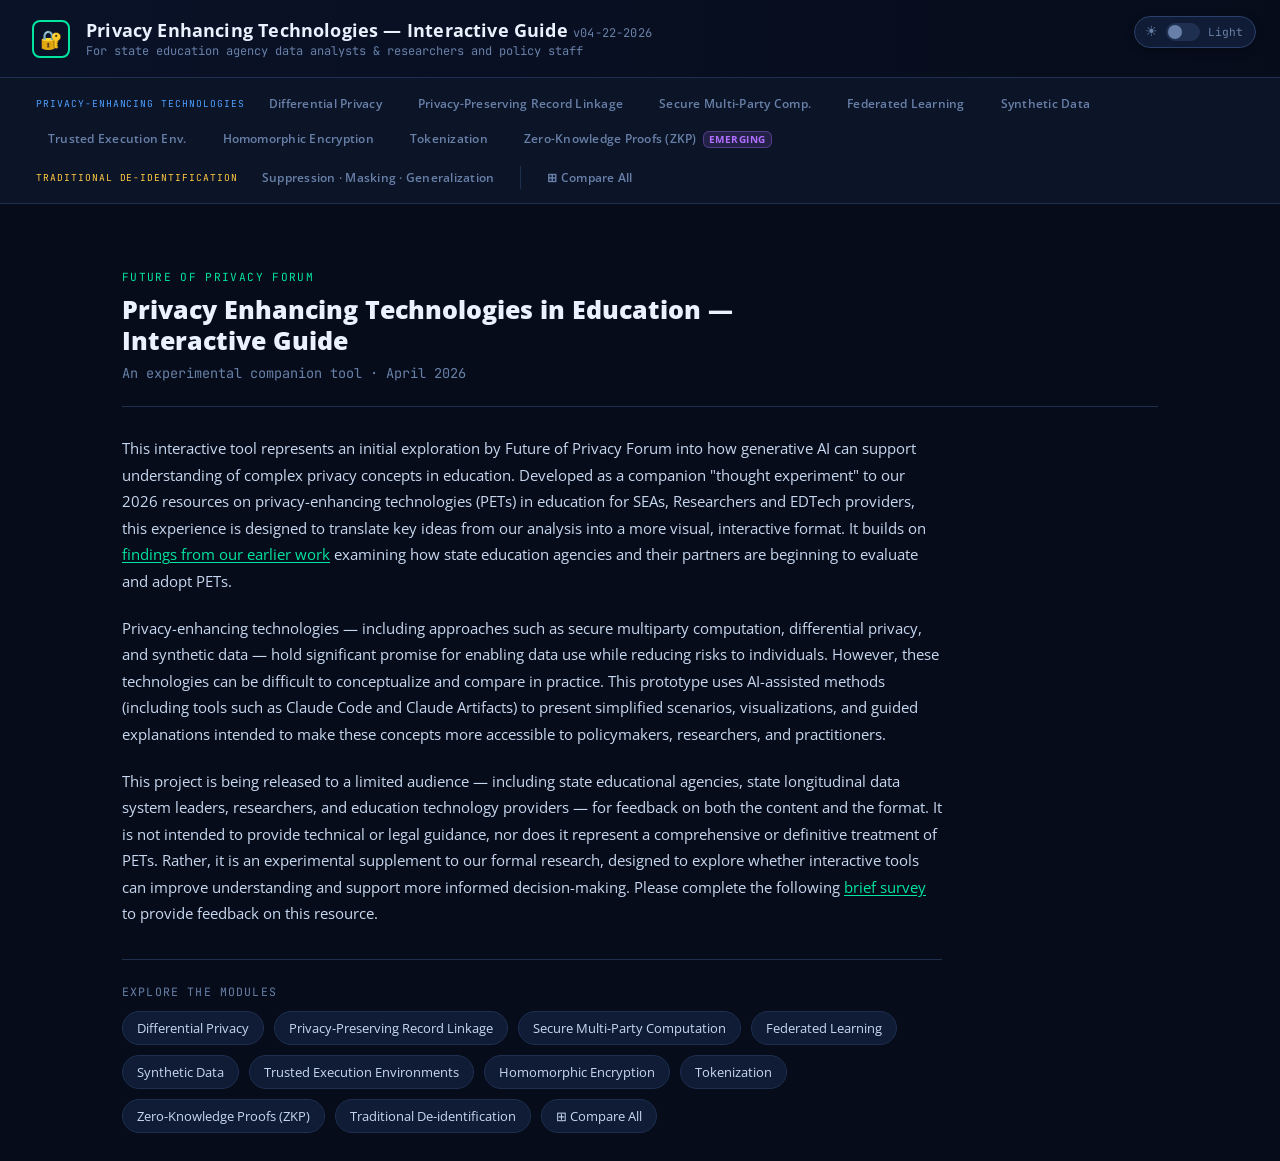
==== commit a2e1fd88: "latest updates" ====
--- a/pets/index.html
+++ b/pets/index.html
@@ -26,7 +26,7 @@
   <link href="https://fonts.googleapis.com/css2?family=Open+Sans:wght@400;600;700;800&family=JetBrains+Mono:wght@300;400;500;600&display=swap" rel="stylesheet">
 
   <!-- 2. Styles -->
-  <link rel="stylesheet" href="styles.css?v=04-21-2026:09:00">
+  <link rel="stylesheet" href="styles.css?v=04-22-2026">
 </head>
 <body>
 
@@ -53,7 +53,7 @@
         <div>
           <h1>Privacy Enhancing Technologies — Interactive Guide
             <span style="font-weight:400;font-size:0.75rem;color:var(--text-dim);font-family:var(--font-mono)">
-              v04-21-2026:09:00
+              v04-22-2026
             </span>
           </h1>
           <p>For state education agency data analysts &amp; researchers and policy staff</p>
@@ -111,10 +111,10 @@
   <script src="./d3.min.js"></script>
 
   <!-- 4. Content — TIPS and CONTENT globals (must load before app.js) -->
-  <script src="content.js?v=04-21-2026:09:00"></script>
+  <script src="content.js?v=04-22-2026"></script>
 
   <!-- 5. App logic — simulation, render functions, interactivity -->
-  <script src="app.js?v=04-21-2026:09:00"></script>
+  <script src="app.js?v=04-22-2026"></script>
 
 </body>
 </html>
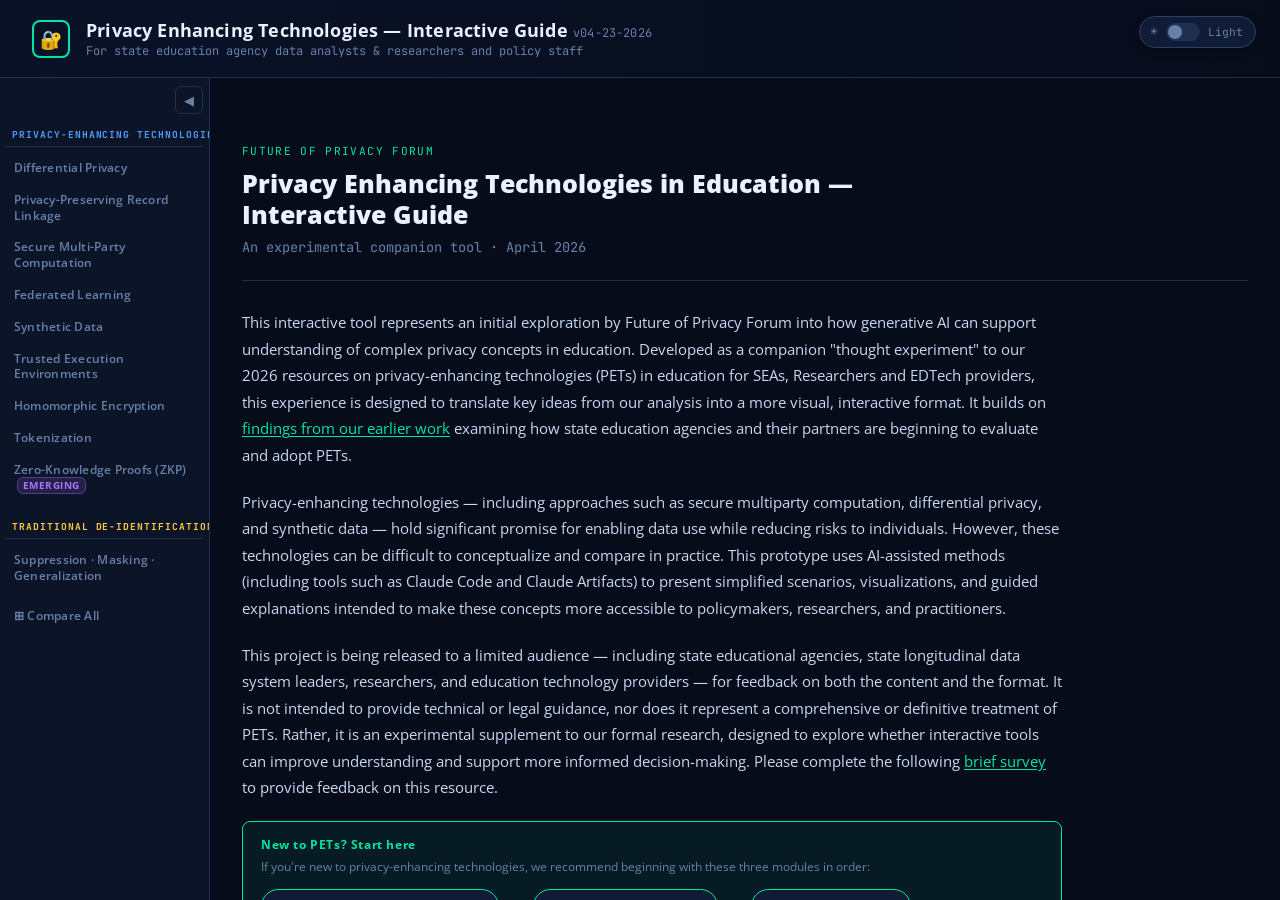
==== commit 8731940e: "changes based on techical review" ====
--- a/pets/index.html
+++ b/pets/index.html
@@ -26,7 +26,7 @@
   <link href="https://fonts.googleapis.com/css2?family=Open+Sans:wght@400;600;700;800&family=JetBrains+Mono:wght@300;400;500;600&display=swap" rel="stylesheet">
 
   <!-- 2. Styles -->
-  <link rel="stylesheet" href="styles.css?v=04-22-2026">
+  <link rel="stylesheet" href="styles.css?v=04-23-2026i">
 </head>
 <body>
 
@@ -53,7 +53,7 @@
         <div>
           <h1>Privacy Enhancing Technologies — Interactive Guide
             <span style="font-weight:400;font-size:0.75rem;color:var(--text-dim);font-family:var(--font-mono)">
-              v04-22-2026
+              v04-23-2026
             </span>
           </h1>
           <p>For state education agency data analysts &amp; researchers and policy staff</p>
@@ -61,36 +61,47 @@
       </button>
     </header>
 
-    <!-- Module navigation bar
-         Button order here must match the `idx` array in showModule() in app.js.
-         To add a new module: add a button here AND register it in the modules
-         object at the bottom of app.js.
+    <!-- Module navigation sidebar + main content
+         Button order in nav must match the `idx` array in showModule() in app.js.
+         To add a module: add a button here AND register it in the modules object in app.js.
     -->
-    <nav id="main-nav">
-      <span class="nav-group-label" style="color:var(--blue)">Privacy-Enhancing Technologies</span>
+    <div class="app-body">
 
-      <button class="nav-btn active" onclick="showModule('dp')">Differential Privacy</button>
-      <button class="nav-btn" onclick="showModule('pprl')">Privacy-Preserving Record Linkage</button>
-      <button class="nav-btn" onclick="showModule('mpc')">Secure Multi-Party Comp.</button>
-      <button class="nav-btn" onclick="showModule('fl')">Federated Learning</button>
-      <button class="nav-btn" onclick="showModule('synth')">Synthetic Data</button>
-      <button class="nav-btn" onclick="showModule('tee')">Trusted Execution Env.</button>
-      <button class="nav-btn" onclick="showModule('he')">Homomorphic Encryption</button>
-      <button class="nav-btn" onclick="showModule('tok')">Tokenization</button>
-      <button class="nav-btn" onclick="showModule('zkp')">Zero-Knowledge Proofs (ZKP) <span style="font-size:0.6rem;font-weight:700;letter-spacing:0.05em;padding:1px 5px;border-radius:6px;background:rgba(176,111,255,0.15);color:var(--purple);border:1px solid rgba(176,111,255,0.35);vertical-align:middle;margin-left:3px">EMERGING</span></button>
+      <nav id="main-nav">
+        <!-- Collapse / expand toggle — always visible, even when sidebar is collapsed -->
+        <div class="nav-toggle-row">
+          <button id="nav-toggle" onclick="toggleNav()" title="Collapse navigation" aria-label="Toggle navigation sidebar">◀</button>
+        </div>
 
-      <span style="flex-basis:100%;height:0"></span>
-      <span class="nav-group-label" style="color:var(--amber)">Traditional De-identification</span>
-      <button class="nav-btn trad-btn" onclick="showModule('trad')">Suppression · Masking · Generalization</button>
+        <div class="nav-group">
+          <span class="nav-group-label" style="color:var(--blue)">Privacy-Enhancing Technologies</span>
+          <button class="nav-btn active" onclick="showModule('dp')">Differential Privacy</button>
+          <button class="nav-btn" onclick="showModule('pprl')">Privacy-Preserving Record Linkage</button>
+          <button class="nav-btn" onclick="showModule('mpc')">Secure Multi-Party Computation</button>
+          <button class="nav-btn" onclick="showModule('fl')">Federated Learning</button>
+          <button class="nav-btn" onclick="showModule('synth')">Synthetic Data</button>
+          <button class="nav-btn" onclick="showModule('tee')">Trusted Execution Environments</button>
+          <button class="nav-btn" onclick="showModule('he')">Homomorphic Encryption</button>
+          <button class="nav-btn" onclick="showModule('tok')">Tokenization</button>
+          <button class="nav-btn" onclick="showModule('zkp')">Zero-Knowledge Proofs (ZKP) <span style="font-size:0.6rem;font-weight:700;letter-spacing:0.05em;padding:1px 5px;border-radius:6px;background:rgba(176,111,255,0.15);color:var(--purple);border:1px solid rgba(176,111,255,0.35);vertical-align:middle;margin-left:3px">EMERGING</span></button>
+        </div>
 
-      <span class="nav-divider"></span>
-      <button class="nav-btn compare-btn" onclick="showModule('compare')">⊞ Compare All</button>
-    </nav>
+        <div class="nav-group">
+          <span class="nav-group-label" style="color:var(--amber)">Traditional De-identification</span>
+          <button class="nav-btn trad-btn" onclick="showModule('trad')">Suppression · Masking · Generalization</button>
+        </div>
 
-    <!-- Main content area — render functions inject HTML here via innerHTML -->
-    <main>
-      <div id="module-content"></div>
-    </main>
+        <div class="nav-group">
+          <button class="nav-btn compare-btn" onclick="showModule('compare')">⊞ Compare All</button>
+        </div>
+      </nav>
+
+      <!-- Main content area — render functions inject HTML here via innerHTML -->
+      <main>
+        <div id="module-content"></div>
+      </main>
+
+    </div><!-- /.app-body -->
 
   </div><!-- /.app -->
 
@@ -111,10 +122,10 @@
   <script src="./d3.min.js"></script>
 
   <!-- 4. Content — TIPS and CONTENT globals (must load before app.js) -->
-  <script src="content.js?v=04-22-2026"></script>
+  <script src="content.js?v=04-23-2026"></script>
 
   <!-- 5. App logic — simulation, render functions, interactivity -->
-  <script src="app.js?v=04-22-2026"></script>
+  <script src="app.js?v=04-23-2026"></script>
 
 </body>
 </html>
--- a/pets/styles.css
+++ b/pets/styles.css
@@ -68,7 +68,8 @@
 * { box-sizing: border-box; margin: 0; padding: 0; }
 html { height: 100%; }
 body {
-  min-height: 100%;
+  height: 100%;
+  overflow: hidden;
   background: var(--bg);
   color: var(--text);
   font-family: var(--font-display);
@@ -78,7 +79,7 @@
 /* ─────────────────────────────────────────────────────────────────────────────
    3. Layout — app shell, header, nav, main
    ───────────────────────────────────────────────────────────────────────────── */
-.app { display: flex; flex-direction: column; min-height: 100vh; }
+.app { display: flex; flex-direction: column; height: 100vh; }
 
 header {
   border-bottom: 1px solid var(--border);
@@ -203,19 +204,77 @@
   color: var(--mint);
 }
 
-/* Module navigation bar */
+/* App body — flex row containing sidebar nav + main content */
+.app-body {
+  flex: 1;
+  min-height: 0;
+  display: flex;
+  overflow: hidden;
+}
+
+/* Module navigation — collapsible left sidebar */
 nav {
-  display: flex; gap: 4px; padding: 10px 32px;
+  width: 210px;
+  flex-shrink: 0;
+  display: flex;
+  flex-direction: column;
+  border-right: 1px solid var(--border);
+  background: var(--panel);
+  overflow: hidden;
+  transition: width 0.22s ease;
+}
+nav.nav-collapsed { width: 40px; }
+
+/* Collapse / expand toggle button row at the top of the sidebar */
+.nav-toggle-row {
+  display: flex;
+  justify-content: flex-end;
+  padding: 8px 6px 4px;
+  flex-shrink: 0;
+}
+#nav-toggle {
+  width: 28px; height: 28px;
+  border-radius: 6px;
+  border: 1px solid var(--border);
+  background: transparent;
+  color: var(--text-dim);
+  cursor: pointer;
+  font-size: 0.8rem;
+  display: flex; align-items: center; justify-content: center;
+  flex-shrink: 0;
+  transition: background 0.15s, color 0.15s;
+}
+#nav-toggle:hover { background: var(--panel2); color: var(--text); }
+
+/* Visual section container for a group of related nav items */
+.nav-group {
+  display: flex;
+  flex-direction: column;
+  gap: 2px;
+  padding: 0 6px 10px;
+  transition: opacity 0.12s;
+}
+nav.nav-collapsed .nav-group { opacity: 0; pointer-events: none; }
+
+/* Section heading above each nav group — more prominent than before */
+.nav-group-label {
+  display: block;
+  font-size: 0.6rem; font-family: var(--font-mono);
+  font-weight: 700;
+  text-transform: uppercase; letter-spacing: 0.1em;
+  white-space: nowrap;
+  padding: 10px 6px 5px;
   border-bottom: 1px solid var(--border);
-  flex-wrap: wrap; flex-shrink: 0;
-  background: var(--panel);
-  row-gap: 4px;
-}
-
+  margin-bottom: 4px;
+}
+
+/* Nav item buttons — vertical, left-aligned, text wraps */
 .nav-btn {
-  padding: 7px 16px; border-radius: 6px; border: none; cursor: pointer;
-  font-family: var(--font-display); font-size: 0.78rem; font-weight: 600;
-  color: var(--text-dim); background: transparent; white-space: nowrap;
+  display: block; width: 100%;
+  padding: 7px 8px; border-radius: 6px; border: none; cursor: pointer;
+  font-family: var(--font-display); font-size: 0.76rem; font-weight: 600;
+  color: var(--text-dim); background: transparent;
+  white-space: normal; text-align: left; line-height: 1.3;
   transition: all 0.2s; letter-spacing: 0.02em;
 }
 .nav-btn:hover       { color: var(--text); background: var(--panel2); }
@@ -225,21 +284,14 @@
 .nav-btn.compare-btn.active { background: var(--amber); color: var(--bg); }
 .nav-btn.trad-btn.active    { background: #b06fff; color: var(--bg); }
 
-/* "PETs" / "More" section label between nav groups */
-.nav-group-label {
-  display: flex; align-items: center;
-  font-size: 0.6rem; font-family: var(--font-mono);
-  color: var(--text-dim); text-transform: uppercase; letter-spacing: 0.1em;
-  white-space: nowrap; padding: 0 4px; flex-shrink: 0;
-}
-
-/* Thin vertical rule separating nav groups */
-.nav-divider { width: 1px; background: var(--border); margin: 4px 6px; flex-shrink: 0; }
-
-/* Centred, width-capped content area */
+/* Centred, width-capped, independently scrolling content area */
 main {
-  flex: 1; padding: 28px 32px;
-  max-width: 1100px; margin: 0 auto; width: 100%;
+  flex: 1;
+  min-width: 0;
+  padding: 28px 32px;
+  max-width: 1100px;
+  margin: 0 auto;
+  overflow-y: auto;
 }
 
 
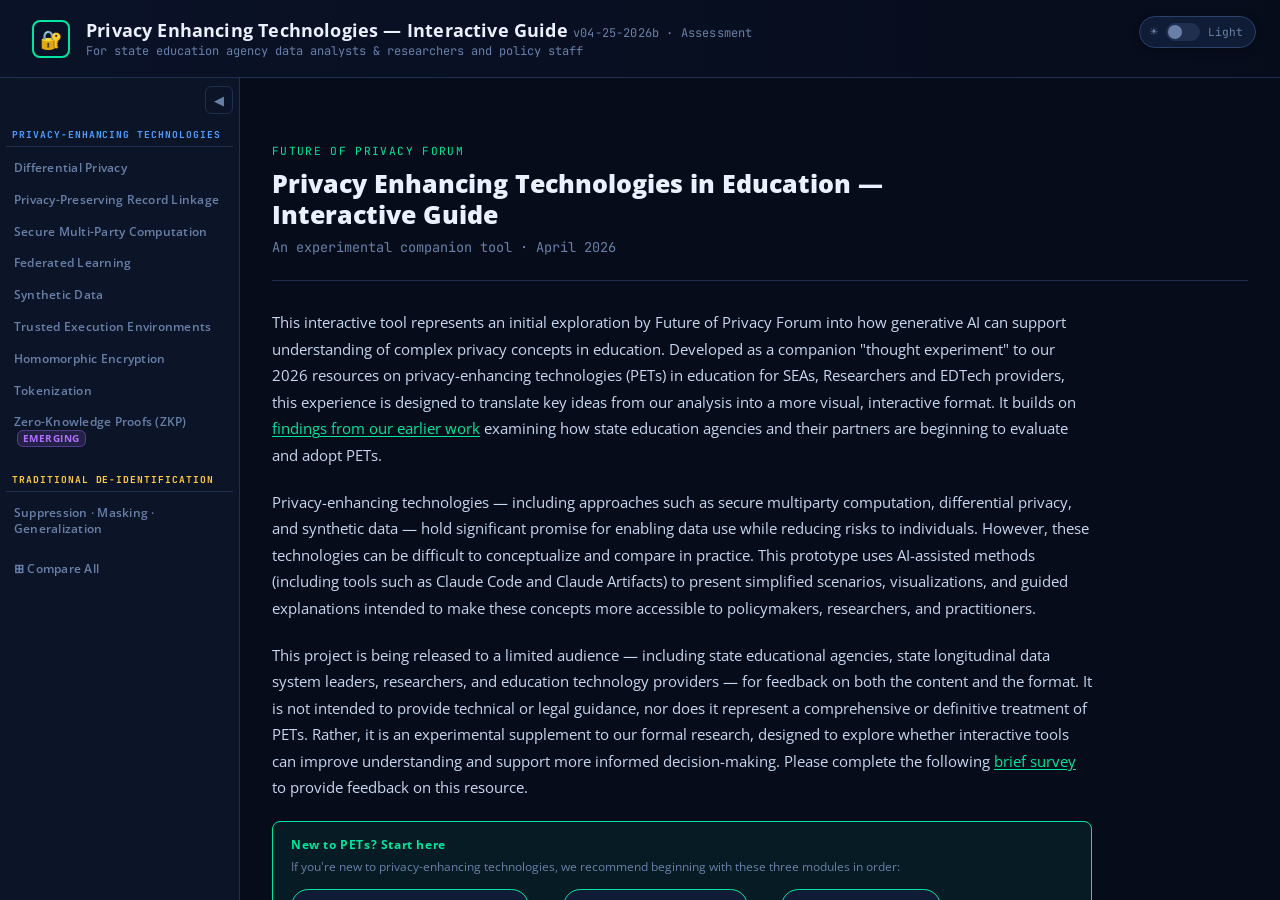
==== commit fbfc83ca: "added learning path and quiz feature" ====
--- a/pets/index.html
+++ b/pets/index.html
@@ -26,7 +26,7 @@
   <link href="https://fonts.googleapis.com/css2?family=Open+Sans:wght@400;600;700;800&family=JetBrains+Mono:wght@300;400;500;600&display=swap" rel="stylesheet">
 
   <!-- 2. Styles -->
-  <link rel="stylesheet" href="styles.css?v=04-23-2026i">
+  <link rel="stylesheet" href="styles.css?v=04-25-2026b">
 </head>
 <body>
 
@@ -53,7 +53,7 @@
         <div>
           <h1>Privacy Enhancing Technologies — Interactive Guide
             <span style="font-weight:400;font-size:0.75rem;color:var(--text-dim);font-family:var(--font-mono)">
-              v04-23-2026
+              v04-25-2026b · Assessment
             </span>
           </h1>
           <p>For state education agency data analysts &amp; researchers and policy staff</p>
@@ -122,10 +122,10 @@
   <script src="./d3.min.js"></script>
 
   <!-- 4. Content — TIPS and CONTENT globals (must load before app.js) -->
-  <script src="content.js?v=04-23-2026"></script>
+  <script src="content.js?v=04-25-2026b"></script>
 
   <!-- 5. App logic — simulation, render functions, interactivity -->
-  <script src="app.js?v=04-23-2026"></script>
+  <script src="app.js?v=04-25-2026b"></script>
 
 </body>
 </html>
--- a/pets/styles.css
+++ b/pets/styles.css
@@ -214,7 +214,7 @@
 
 /* Module navigation — collapsible left sidebar */
 nav {
-  width: 210px;
+  width: 240px;
   flex-shrink: 0;
   display: flex;
   flex-direction: column;
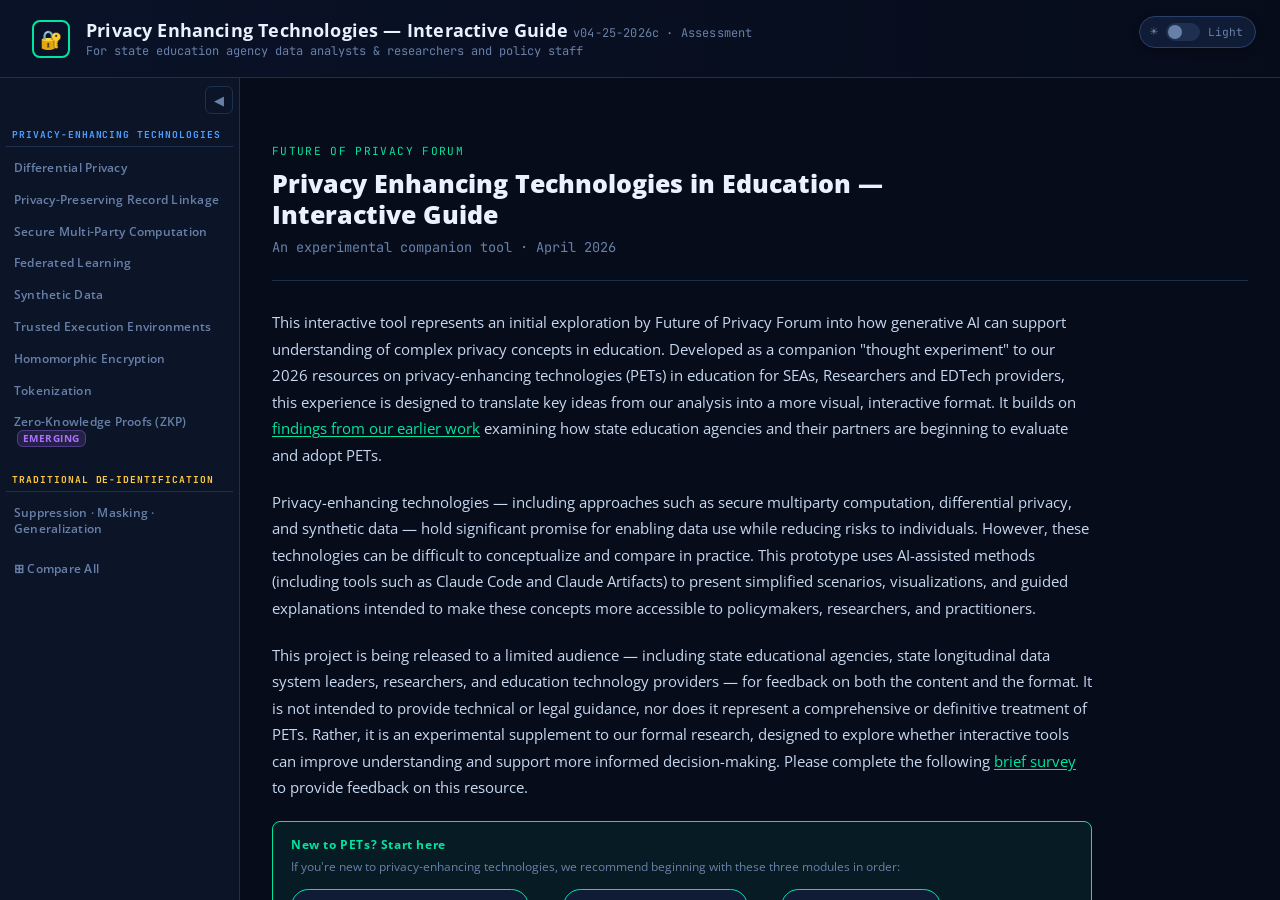
==== commit 01533f42: "test 3rd option - role based learning plan" ====
--- a/pets/index.html
+++ b/pets/index.html
@@ -26,7 +26,7 @@
   <link href="https://fonts.googleapis.com/css2?family=Open+Sans:wght@400;600;700;800&family=JetBrains+Mono:wght@300;400;500;600&display=swap" rel="stylesheet">
 
   <!-- 2. Styles -->
-  <link rel="stylesheet" href="styles.css?v=04-25-2026b">
+  <link rel="stylesheet" href="styles.css?v=04-25-2026c">
 </head>
 <body>
 
@@ -53,7 +53,7 @@
         <div>
           <h1>Privacy Enhancing Technologies — Interactive Guide
             <span style="font-weight:400;font-size:0.75rem;color:var(--text-dim);font-family:var(--font-mono)">
-              v04-25-2026b · Assessment
+              v04-25-2026c · Assessment
             </span>
           </h1>
           <p>For state education agency data analysts &amp; researchers and policy staff</p>
@@ -122,10 +122,10 @@
   <script src="./d3.min.js"></script>
 
   <!-- 4. Content — TIPS and CONTENT globals (must load before app.js) -->
-  <script src="content.js?v=04-25-2026b"></script>
+  <script src="content.js?v=04-25-2026c"></script>
 
   <!-- 5. App logic — simulation, render functions, interactivity -->
-  <script src="app.js?v=04-25-2026b"></script>
+  <script src="app.js?v=04-25-2026c"></script>
 
 </body>
 </html>
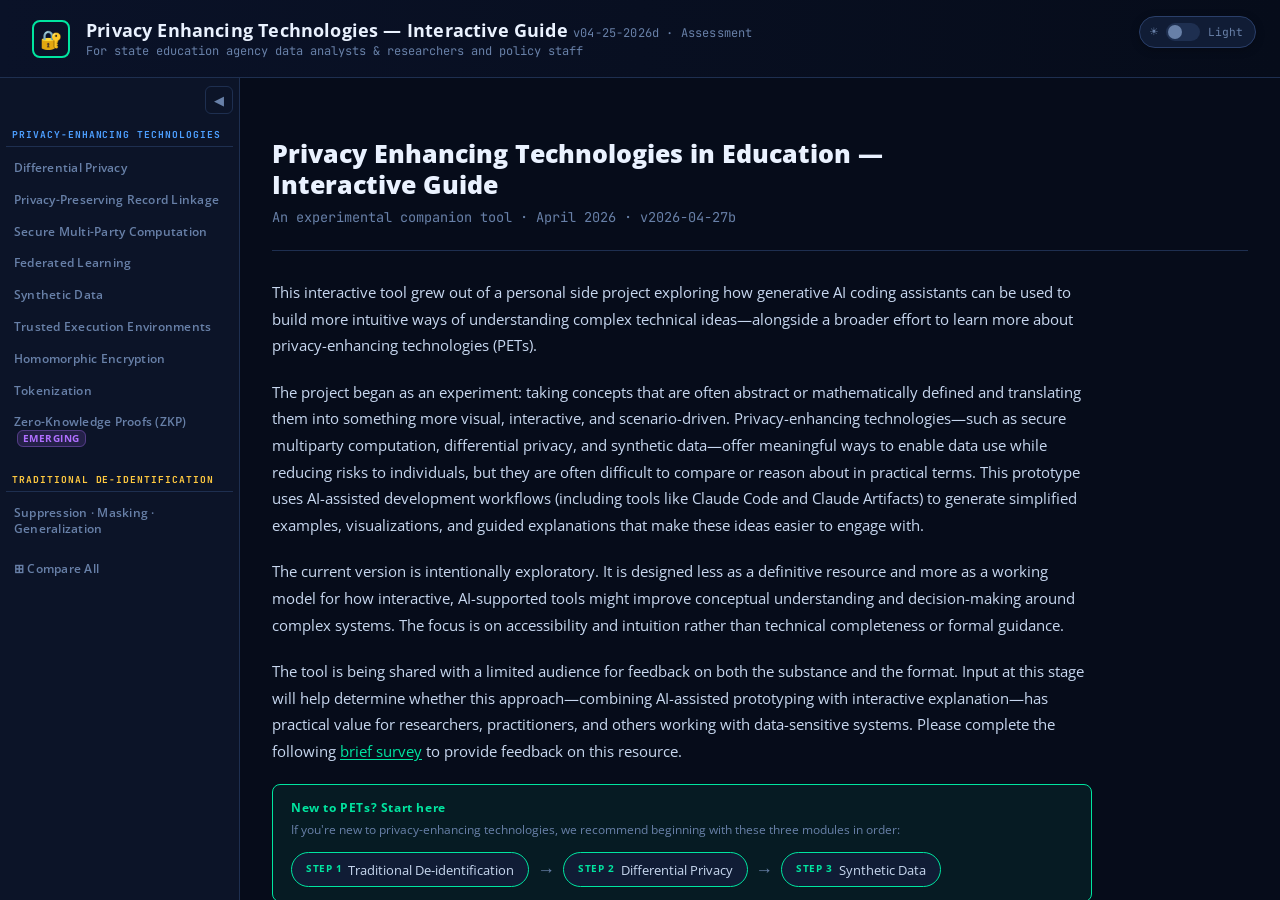
==== commit 30b40757: "change intro page and added consistent FERPA treatment and cross references" ====
--- a/pets/index.html
+++ b/pets/index.html
@@ -26,7 +26,7 @@
   <link href="https://fonts.googleapis.com/css2?family=Open+Sans:wght@400;600;700;800&family=JetBrains+Mono:wght@300;400;500;600&display=swap" rel="stylesheet">
 
   <!-- 2. Styles -->
-  <link rel="stylesheet" href="styles.css?v=04-25-2026c">
+  <link rel="stylesheet" href="styles.css?v=04-25-2026d">
 </head>
 <body>
 
@@ -53,7 +53,7 @@
         <div>
           <h1>Privacy Enhancing Technologies — Interactive Guide
             <span style="font-weight:400;font-size:0.75rem;color:var(--text-dim);font-family:var(--font-mono)">
-              v04-25-2026c · Assessment
+              v04-25-2026d · Assessment
             </span>
           </h1>
           <p>For state education agency data analysts &amp; researchers and policy staff</p>
@@ -122,10 +122,10 @@
   <script src="./d3.min.js"></script>
 
   <!-- 4. Content — TIPS and CONTENT globals (must load before app.js) -->
-  <script src="content.js?v=04-25-2026c"></script>
+  <script src="content.js?v=04-25-2026d"></script>
 
   <!-- 5. App logic — simulation, render functions, interactivity -->
-  <script src="app.js?v=04-25-2026c"></script>
+  <script src="app.js?v=04-25-2026d"></script>
 
 </body>
 </html>
--- a/pets/styles.css
+++ b/pets/styles.css
@@ -915,7 +915,7 @@
    24. Dark / Light mode theming
    The default is dark mode (the :root values above).
    When <body> has class "light-mode", these properties override the dark tokens
-   with FPF brand colours:
+   with light-mode brand colours:
      Primary:   #01B8FC (blue), #231f23 (near-black), #59545b (dark grey)
      Secondary: #CCF1FE (light blue), #FFBD59 (gold), #7ED957 (green)
    ============================================================================= */
@@ -930,18 +930,18 @@
   --border:   #cce4f7;
   --border2:  #99cef0;
 
-  /* Accent colours mapped to FPF brand palette */
-  --mint:      #01B8FC;   /* FPF Primary Blue — replaces dark-mode mint */
+  /* Accent colours mapped to light-mode palette */
+  --mint:      #01B8FC;   /* Primary Blue — replaces dark-mode mint */
   --mint-dim:  #0190c8;
   --coral:     #e03050;   /* kept warm-red for "risk" indicators */
   --coral-dim: #f7c5ce;
-  --amber:     #FFBD59;   /* FPF Secondary Gold */
+  --amber:     #FFBD59;   /* Secondary Gold */
   --blue:      #0080cc;   /* deeper blue for info callouts */
-  --blue-dim:  #CCF1FE;   /* FPF light blue — used as subtle bg tint */
+  --blue-dim:  #CCF1FE;   /* light blue — used as subtle bg tint */
 
   /* Text hierarchy */
-  --text:        #231f23;   /* FPF near-black */
-  --text-dim:    #59545b;   /* FPF dark grey */
+  --text:        #231f23;   /* near-black */
+  --text-dim:    #59545b;   /* dark grey */
   --text-bright: #06080c;   /* near-black for headings */
 
   /* Override hard-coded dark backgrounds */
@@ -958,7 +958,7 @@
 /* Nav panel in light mode */
 body.light-mode nav { background: var(--panel); }
 
-/* Active nav button in light mode uses FPF blue */
+/* Active nav button in light mode uses primary blue */
 body.light-mode .nav-btn.active { color: #ffffff; background: var(--mint); }
 
 /* Trad module active button keeps its purple */
